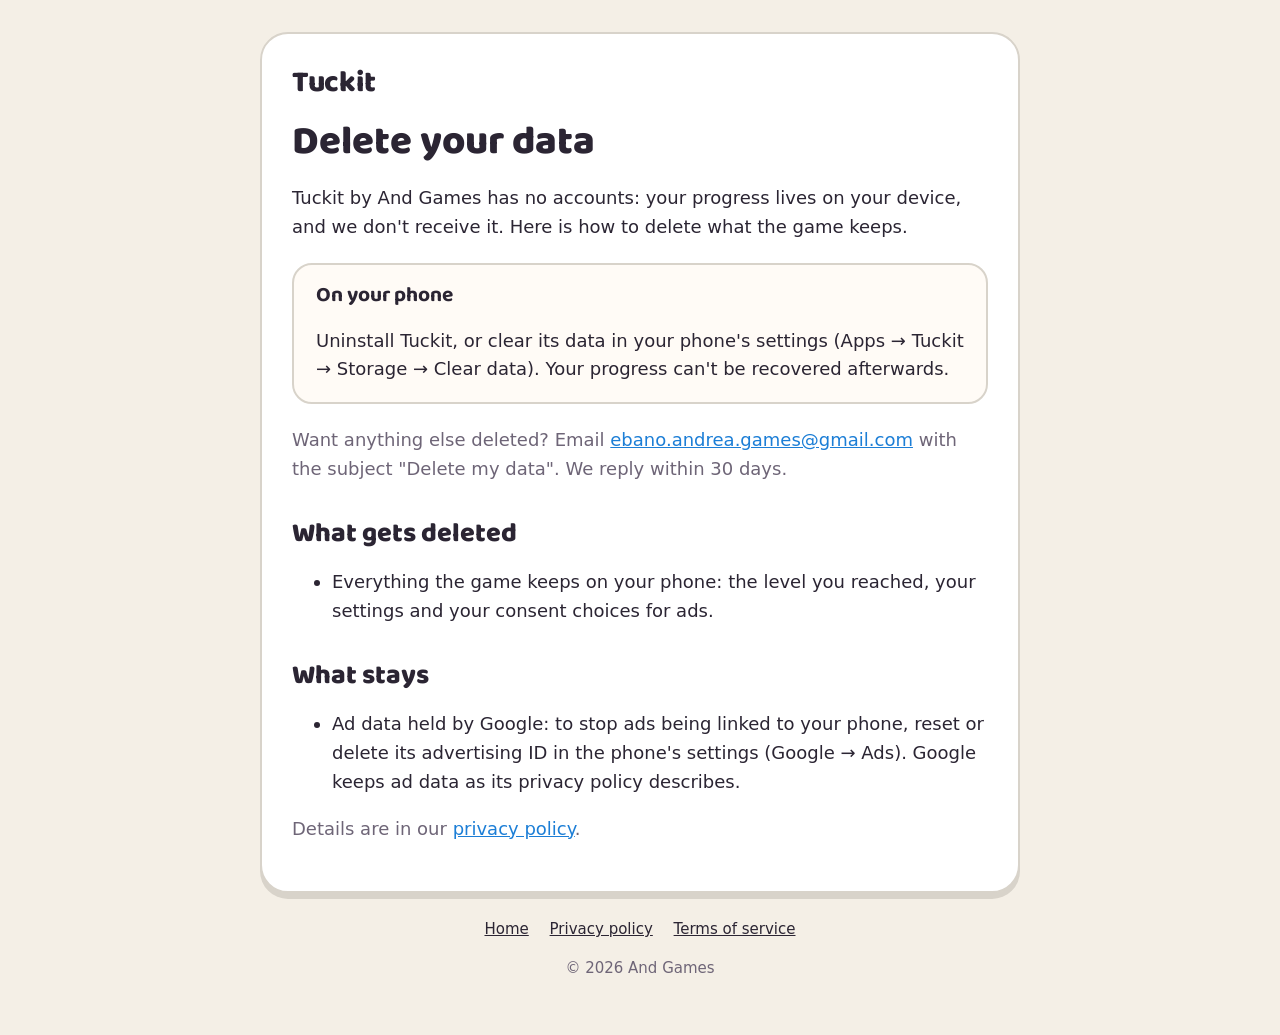
==== delete/index.html @ 918db78a "Tuckit's site: home, privacy, terms, data deletion Co-Authored-By: Claude Opus 5.5 <noreply@anthropi" ====
<!doctype html>
<html lang="en">
<head>
	<meta charset="utf-8">
	<meta name="viewport" content="width=device-width, initial-scale=1">
	<title>Delete your data · Tuckit</title>
	<meta name="description" content="How to delete the data Tuckit keeps.">
	<link rel="icon" href="../images/icon.svg" type="image/svg+xml">
	<link rel="stylesheet" href="../style.css">
</head>
<body>
	<main>
		<nav class="top"><a class="logo small" href="../">Tuckit</a></nav>

		<h1>Delete your data</h1>
		<p>Tuckit by And Games has no accounts: your progress lives on your device, and we don't receive it. Here is how to delete what the game keeps.</p>

		<div class="card">
			<h3>On your phone</h3>
			<p>Uninstall Tuckit, or clear its data in your phone's settings (Apps → Tuckit → Storage → Clear data). Your progress can't be recovered afterwards.</p>
		</div>

		<p class="muted">Want anything else deleted? Email <a href="mailto:ebano.andrea.games@gmail.com?subject=Tuckit%3A%20delete%20my%20data">ebano.andrea.games@gmail.com</a> with the subject "Delete my data". We reply within 30 days.</p>

		<h2>What gets deleted</h2>
		<ul>
			<li>Everything the game keeps on your phone: the level you reached, your settings and your consent choices for ads.</li>
		</ul>

		<h2>What stays</h2>
		<ul>
			<li>Ad data held by Google: to stop ads being linked to your phone, reset or delete its advertising ID in the phone's settings (Google → Ads). Google keeps ad data as its privacy policy describes.</li>
		</ul>

		<p class="muted">Details are in our <a href="../privacy/">privacy policy</a>.</p>
	</main>
	<footer>
		<a href="../">Home</a>
		<a href="../privacy/">Privacy policy</a>
		<a href="../terms/">Terms of service</a>
		<p>© 2026 And Games</p>
	</footer>
</body>
</html>
---- style.css ----
/* Tuckit website: the game's light room, white board and bright pieces, and its font (Baloo 2, SIL OFL 1.1, served from here). */
@font-face {
	font-family: "Baloo 2";
	src: url("fonts/Baloo2-Bold.ttf") format("truetype");
	font-weight: 700;
	font-display: swap;
}
@font-face {
	font-family: "Baloo 2";
	src: url("fonts/Baloo2-ExtraBold.ttf") format("truetype");
	font-weight: 800;
	font-display: swap;
}

:root {
	--bg: #f4efe6;
	--tray: #e9e2d6;
	--edge: #d8d3ca;
	--board: #ffffff;
	--card: #fffbf6;
	--ink: #2b2533;
	--muted: #6e6577;
	--accent: #ff7a59;
	--accent-edge: #d9573a;
	--coral: #ff6b6b;
	--sky: #4dabf7;
	--sun: #ffd43b;
	--teal: #20c997;
	--lavender: #b197fc;
}

* { box-sizing: border-box; }

html { background: var(--bg); }

body {
	margin: 0;
	color: var(--ink);
	background: var(--bg);
	font-family: system-ui, -apple-system, "Segoe UI", Roboto, sans-serif;
	font-size: 18px;
	line-height: 1.6;
}

main {
	max-width: 760px;
	margin: 32px auto 0;
	padding: 34px 30px 30px;
	background: var(--board);
	border: 2px solid var(--edge);
	border-radius: 28px;
	box-shadow: 0 6px 0 var(--edge);
}

a { color: #1c7ed6; }

h1, h2, h3, .logo, .button, .tagline { font-family: "Baloo 2", system-ui, sans-serif; }

h1, h2, h3 { line-height: 1.2; }
h1 { font-size: 40px; font-weight: 800; margin: 0 0 6px; }
h2 { font-size: 27px; font-weight: 800; margin: 34px 0 6px; }
h3 { font-size: 21px; font-weight: 700; margin: 22px 0 2px; }

strong { font-weight: 600; }

.muted { color: var(--muted); }

.logo {
	display: inline-block;
	color: var(--ink);
	font-size: 64px;
	font-weight: 800;
	line-height: 1;
	text-decoration: none;
	letter-spacing: -0.01em;
}
.logo.small { font-size: 30px; }

.tagline { margin: 8px 0 24px; color: var(--muted); font-size: 22px; font-weight: 700; }

.hero { text-align: center; }
.hero img { display: block; width: 168px; height: 168px; margin: 0 auto 18px; }

.dots { display: flex; justify-content: center; gap: 8px; margin: 0 0 6px; }
.dots span { width: 14px; height: 14px; border-radius: 4px; }

.card {
	background: var(--card);
	border: 2px solid var(--edge);
	border-radius: 20px;
	padding: 18px 22px;
	margin: 22px 0;
}
.card > :first-child { margin-top: 0; }
.card > :last-child { margin-bottom: 0; }

.button {
	display: inline-block;
	min-width: 240px;
	padding: 10px 26px;
	margin: 6px;
	color: #ffffff;
	background: var(--accent);
	border-radius: 999px;
	box-shadow: 0 4px 0 var(--accent-edge);
	font-size: 22px;
	font-weight: 800;
	text-align: center;
	text-decoration: none;
}
.button.disabled { color: var(--muted); background: var(--tray); box-shadow: 0 4px 0 var(--edge); pointer-events: none; }

nav.top { margin-bottom: 18px; }

footer {
	max-width: 760px;
	margin: 0 auto;
	padding: 24px 16px 40px;
	color: var(--muted);
	font-size: 15px;
	text-align: center;
}
footer a { color: var(--ink); margin: 0 8px; }

table { width: 100%; border-collapse: collapse; font-size: 16px; }
th, td { text-align: left; vertical-align: top; padding: 8px 10px; border-bottom: 2px solid var(--tray); }
th { color: var(--muted); font-weight: 600; }

@media (max-width: 520px) {
	body { font-size: 17px; }
	main { margin: 0; border-width: 0 0 2px; border-radius: 0 0 24px 24px; padding: 26px 16px; }
	.logo { font-size: 48px; }
	.logo.small { font-size: 26px; }
	h1 { font-size: 32px; }
	h2 { font-size: 24px; }
	.button { width: 100%; min-width: 0; margin: 6px 0; }
	table { font-size: 15px; }
	th, td { padding: 8px 6px; }
}
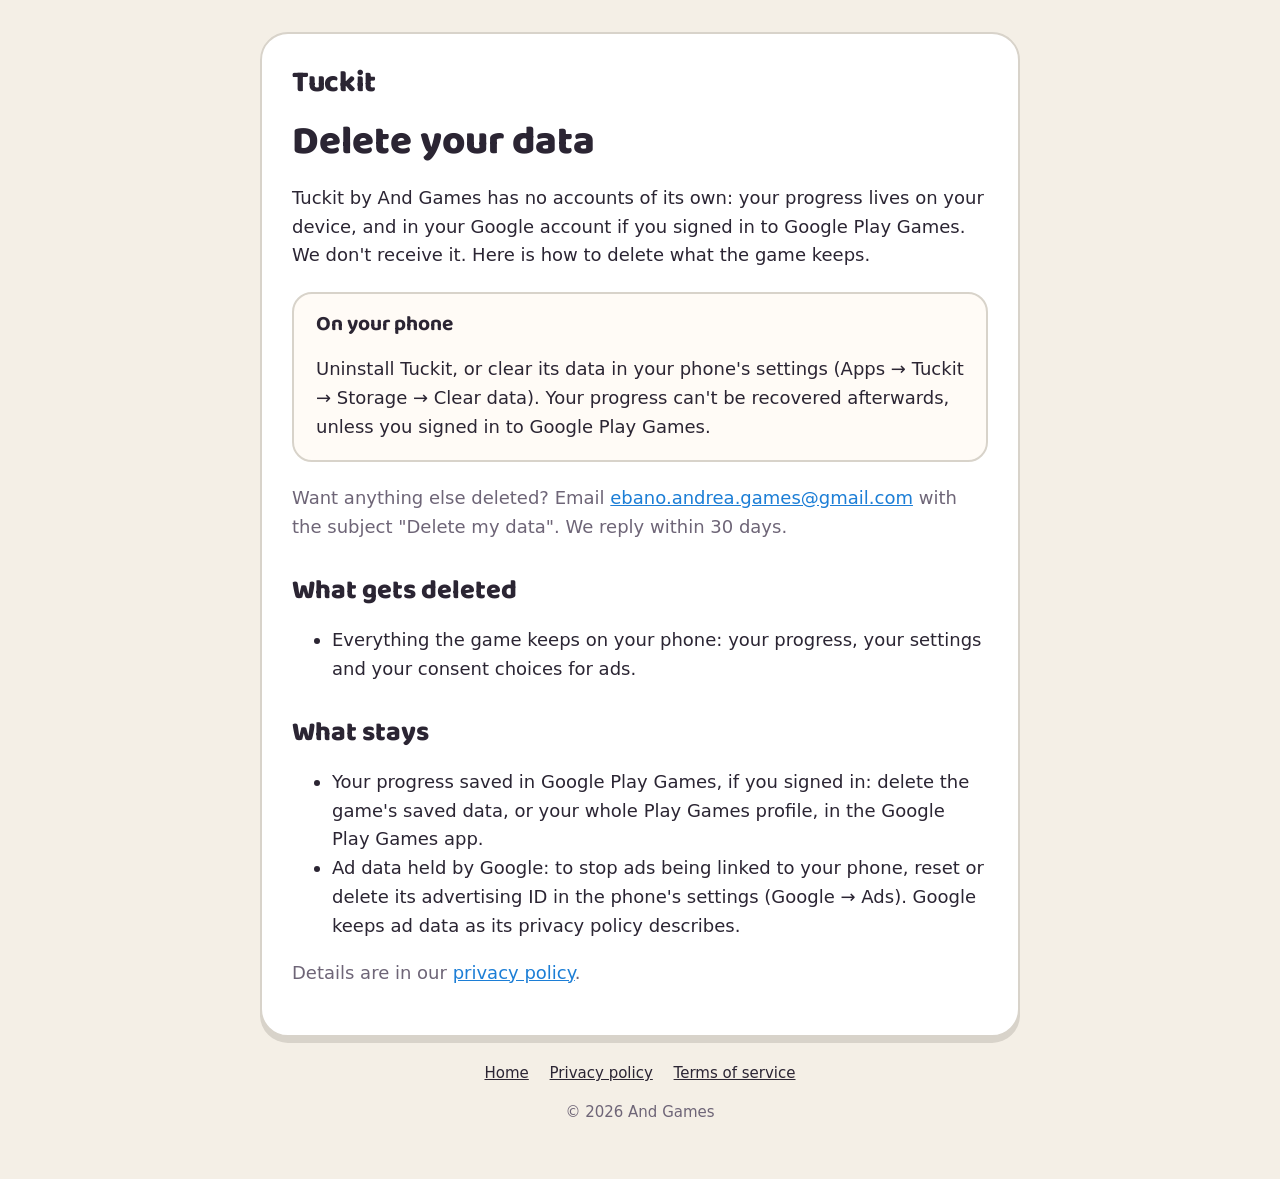
==== commit c3f01cf6: "Tuckit's site: the optional Google Play Games copy of the progress, and the free hints before a vide" ====
--- a/delete/index.html
+++ b/delete/index.html
@@ -5,7 +5,7 @@
 	<meta name="viewport" content="width=device-width, initial-scale=1">
 	<title>Delete your data · Tuckit</title>
 	<meta name="description" content="How to delete the data Tuckit keeps.">
-	<link rel="icon" href="../images/icon.svg" type="image/svg+xml">
+	<link rel="icon" href="../images/icon.png" type="image/png">
 	<link rel="stylesheet" href="../style.css">
 </head>
 <body>
@@ -13,22 +13,23 @@
 		<nav class="top"><a class="logo small" href="../">Tuckit</a></nav>
 
 		<h1>Delete your data</h1>
-		<p>Tuckit by And Games has no accounts: your progress lives on your device, and we don't receive it. Here is how to delete what the game keeps.</p>
+		<p>Tuckit by And Games has no accounts of its own: your progress lives on your device, and in your Google account if you signed in to Google Play Games. We don't receive it. Here is how to delete what the game keeps.</p>
 
 		<div class="card">
 			<h3>On your phone</h3>
-			<p>Uninstall Tuckit, or clear its data in your phone's settings (Apps → Tuckit → Storage → Clear data). Your progress can't be recovered afterwards.</p>
+			<p>Uninstall Tuckit, or clear its data in your phone's settings (Apps → Tuckit → Storage → Clear data). Your progress can't be recovered afterwards, unless you signed in to Google Play Games.</p>
 		</div>
 
 		<p class="muted">Want anything else deleted? Email <a href="mailto:ebano.andrea.games@gmail.com?subject=Tuckit%3A%20delete%20my%20data">ebano.andrea.games@gmail.com</a> with the subject "Delete my data". We reply within 30 days.</p>
 
 		<h2>What gets deleted</h2>
 		<ul>
-			<li>Everything the game keeps on your phone: the level you reached, your settings and your consent choices for ads.</li>
+			<li>Everything the game keeps on your phone: your progress, your settings and your consent choices for ads.</li>
 		</ul>
 
 		<h2>What stays</h2>
 		<ul>
+			<li>Your progress saved in Google Play Games, if you signed in: delete the game's saved data, or your whole Play Games profile, in the Google Play Games app.</li>
 			<li>Ad data held by Google: to stop ads being linked to your phone, reset or delete its advertising ID in the phone's settings (Google → Ads). Google keeps ad data as its privacy policy describes.</li>
 		</ul>
 
--- a/style.css
+++ b/style.css
@@ -79,7 +79,7 @@
 .tagline { margin: 8px 0 24px; color: var(--muted); font-size: 22px; font-weight: 700; }
 
 .hero { text-align: center; }
-.hero img { display: block; width: 168px; height: 168px; margin: 0 auto 18px; }
+.hero img { display: block; width: 168px; height: 168px; margin: 0 auto 18px; border-radius: 22%; box-shadow: 0 4px 0 var(--edge); }
 
 .dots { display: flex; justify-content: center; gap: 8px; margin: 0 0 6px; }
 .dots span { width: 14px; height: 14px; border-radius: 4px; }
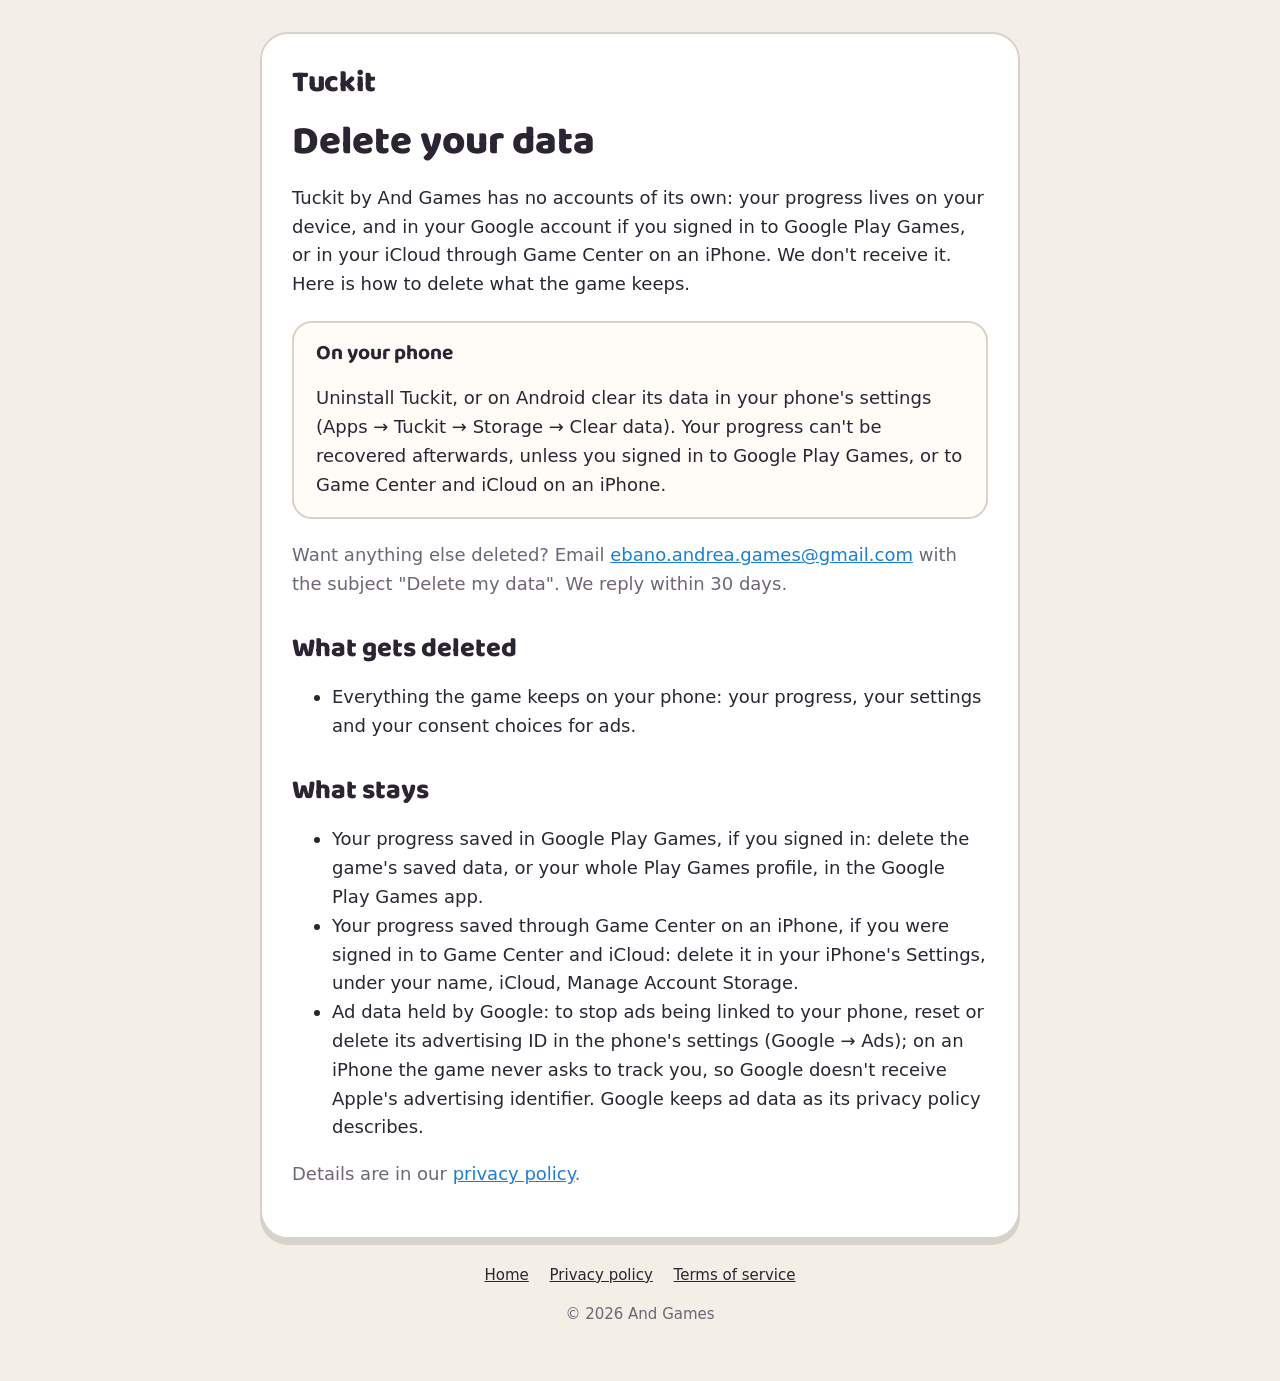
==== commit 8cd0d8c1: "Privacy, terms and data deletion: the iPhone too, with Game Center and iCloud On an iPhone the game " ====
--- a/delete/index.html
+++ b/delete/index.html
@@ -13,11 +13,11 @@
 		<nav class="top"><a class="logo small" href="../">Tuckit</a></nav>
 
 		<h1>Delete your data</h1>
-		<p>Tuckit by And Games has no accounts of its own: your progress lives on your device, and in your Google account if you signed in to Google Play Games. We don't receive it. Here is how to delete what the game keeps.</p>
+		<p>Tuckit by And Games has no accounts of its own: your progress lives on your device, and in your Google account if you signed in to Google Play Games, or in your iCloud through Game Center on an iPhone. We don't receive it. Here is how to delete what the game keeps.</p>
 
 		<div class="card">
 			<h3>On your phone</h3>
-			<p>Uninstall Tuckit, or clear its data in your phone's settings (Apps → Tuckit → Storage → Clear data). Your progress can't be recovered afterwards, unless you signed in to Google Play Games.</p>
+			<p>Uninstall Tuckit, or on Android clear its data in your phone's settings (Apps → Tuckit → Storage → Clear data). Your progress can't be recovered afterwards, unless you signed in to Google Play Games, or to Game Center and iCloud on an iPhone.</p>
 		</div>
 
 		<p class="muted">Want anything else deleted? Email <a href="mailto:ebano.andrea.games@gmail.com?subject=Tuckit%3A%20delete%20my%20data">ebano.andrea.games@gmail.com</a> with the subject "Delete my data". We reply within 30 days.</p>
@@ -30,7 +30,8 @@
 		<h2>What stays</h2>
 		<ul>
 			<li>Your progress saved in Google Play Games, if you signed in: delete the game's saved data, or your whole Play Games profile, in the Google Play Games app.</li>
-			<li>Ad data held by Google: to stop ads being linked to your phone, reset or delete its advertising ID in the phone's settings (Google → Ads). Google keeps ad data as its privacy policy describes.</li>
+			<li>Your progress saved through Game Center on an iPhone, if you were signed in to Game Center and iCloud: delete it in your iPhone's Settings, under your name, iCloud, Manage Account Storage.</li>
+			<li>Ad data held by Google: to stop ads being linked to your phone, reset or delete its advertising ID in the phone's settings (Google → Ads); on an iPhone the game never asks to track you, so Google doesn't receive Apple's advertising identifier. Google keeps ad data as its privacy policy describes.</li>
 		</ul>
 
 		<p class="muted">Details are in our <a href="../privacy/">privacy policy</a>.</p>
